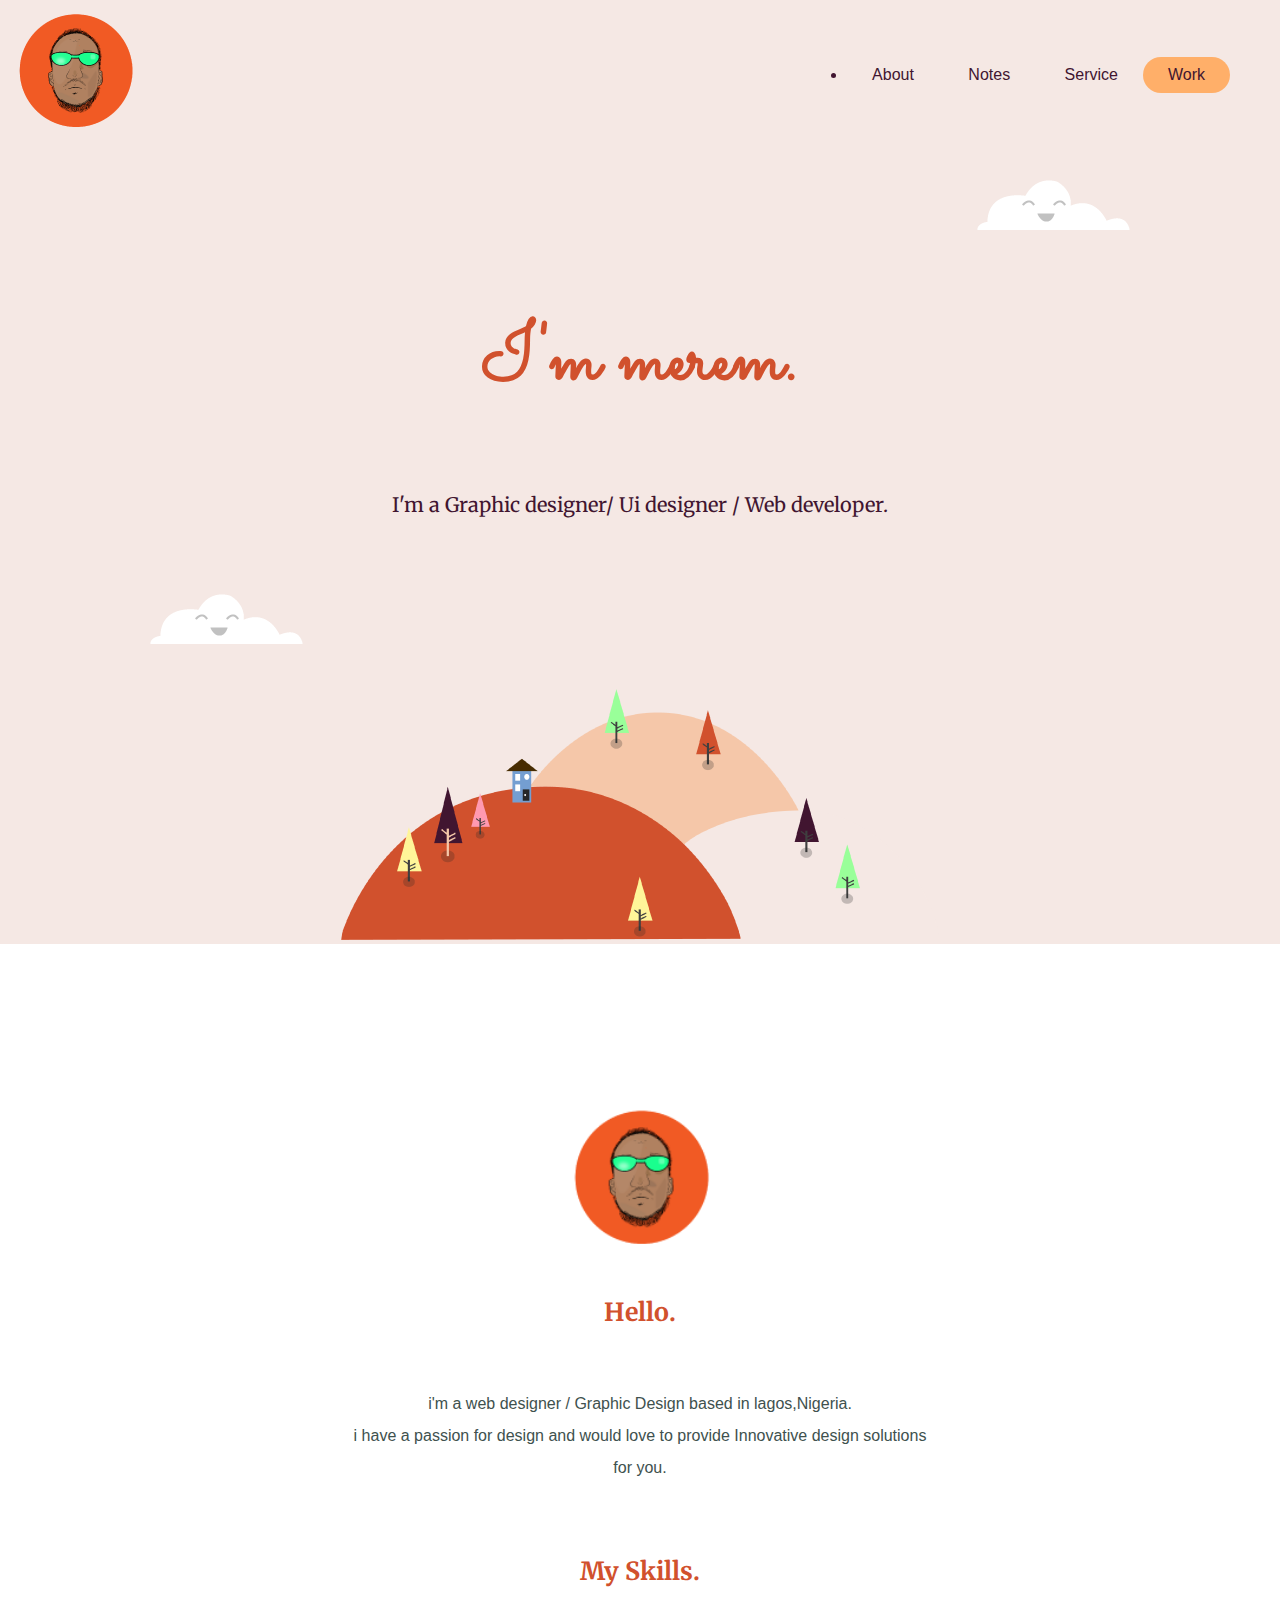
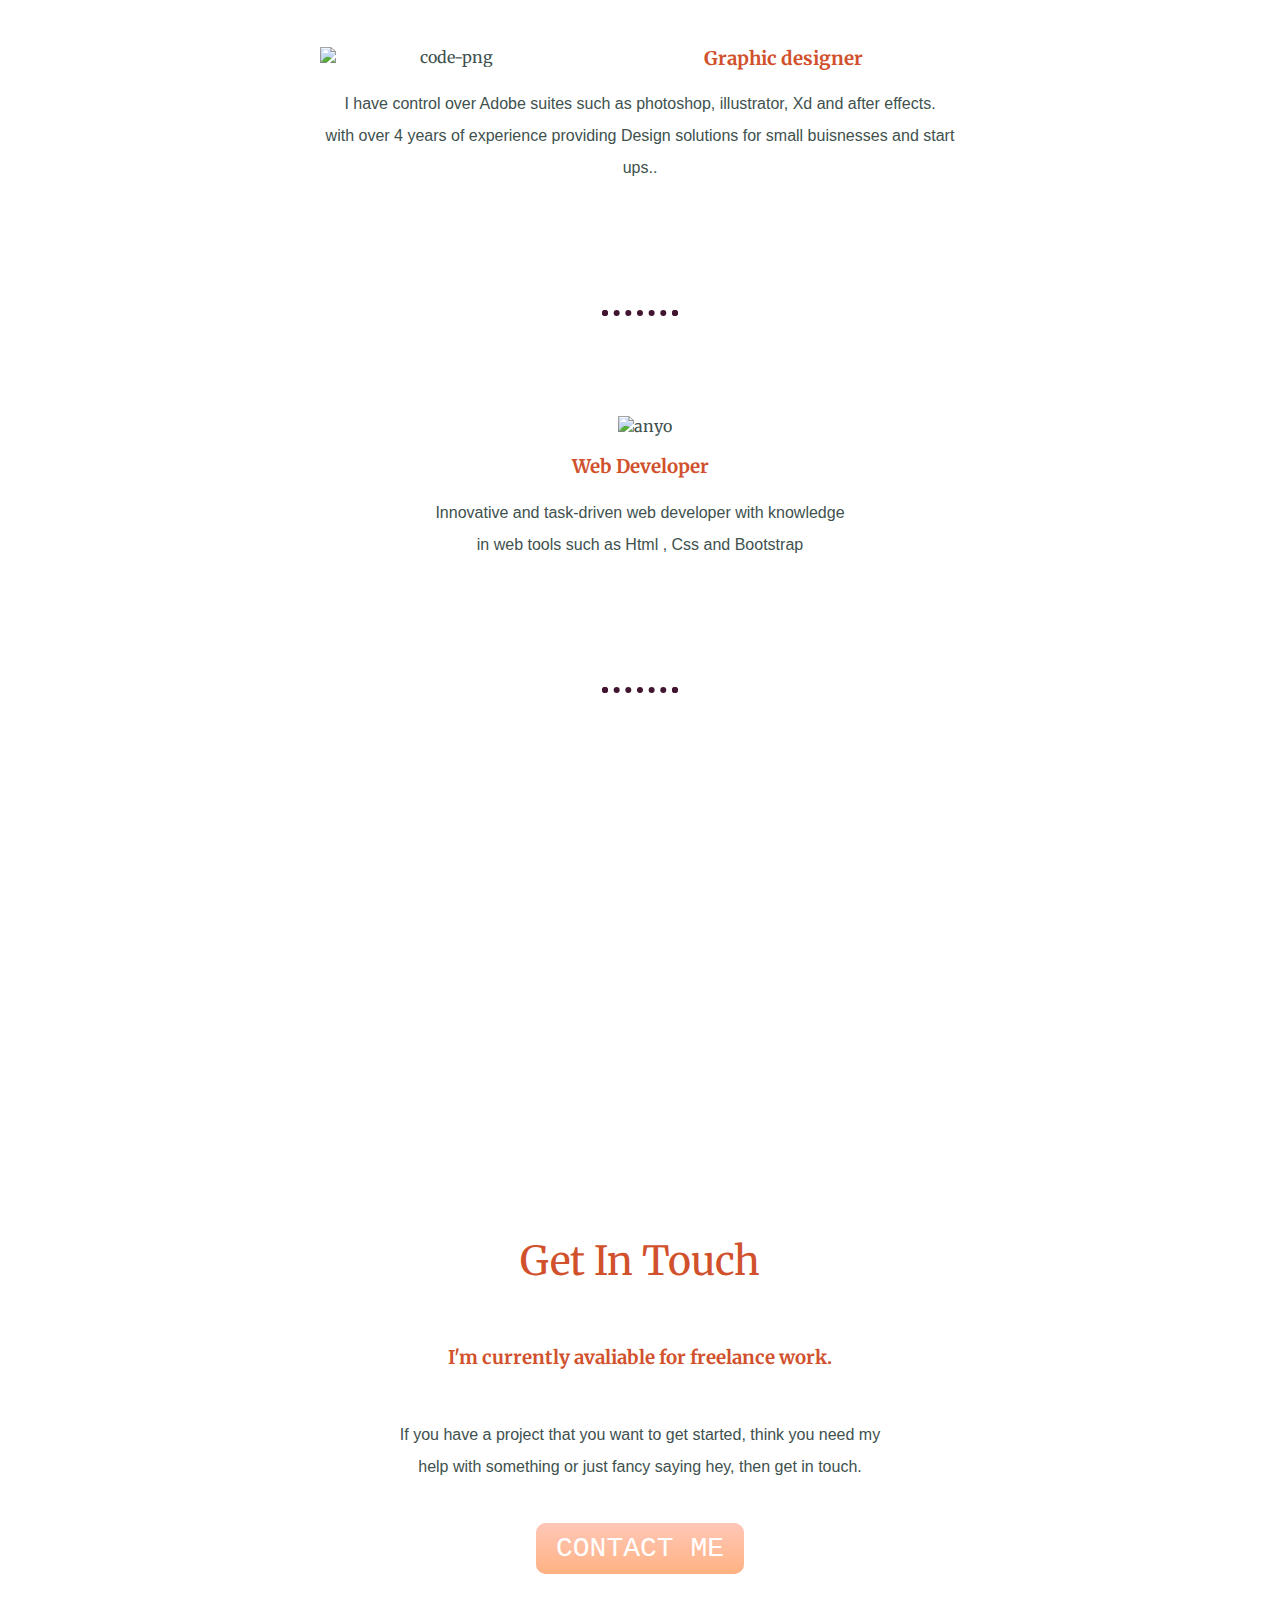
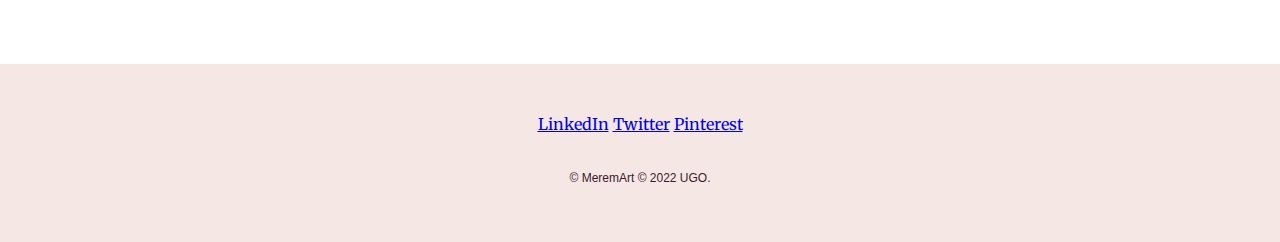
==== index.html @ 9786b455 "Add files via upload" ====
<!DOCTYPE html>
<html lang="en" dir="ltr">

<head>
  <meta charset="utf-8">
  <title>MeremArt</title>
  <link rel="stylesheet" href="css/styles.css">
  <link rel="icon" href="favicon.ico">
  <link rel="preconnect" href="https://fonts.googleapis.com">
  <link rel="preconnect" href="https://fonts.gstatic.com" crossorigin>
  <link href="https://fonts.googleapis.com/css2?family=Merriweather&family=Sacramento&display=swap" rel="stylesheet">
</head>

<body>

  <header id="kio">

    <img class="logo" src="images/logo.png" alt="logo">
    <nav>
      <ul class="nav-links">
        <li>
          <a class="ti"href="#">About</a>
            <a class="ti"href="#">Notes</a>
              <a class="ti"href="#">Service</a>

        </li>
      </ul>
    </nav>
    <a class="cta"href="#"><button>Work</button></a>
  </header>

  <div class="top-container">
    <img class="top-cloud" src="images/cloud.png" alt="could-img">
    <h1>I'm merem.</h1>
    <h2><span class="pro">I'm a Graphic designer/ Ui designer / Web developer. </span>

    </h2>

    <img class="bottom-cloud" src="images/cloud.png" alt="could-img">

    <img src="images/mountain.png" alt="mountain-img">
  </div>

  <div class="middle-container">
    <div class="profile">
      <img id="me" src="images/profile.png" alt="">
      <h2 class="hi">Hello.</h2>
      <p class="description"> i'm a web designer / Graphic Design based in lagos,Nigeria.<br>
        i have a passion for design and would love to
        provide
        Innovative design solutions for you.</p>
    </div>

    <div class="skills">
      <h2 class="Do">My Skills.</h2>
      <div class="skill-row">


  <img class="code-png" src="https://media0.giphy.com/media/Y4ak9Ki2GZCbJxAnJD/200w.webp?cid=ecf05e47nbrn13rkzi79wv0gsljjra4kd0bzzietou26wrku&rid=200w.webp&ct=g" alt="code-png">

        <h3>Graphic designer</h3>

        <p class="fan" >I have control over Adobe suites such as photoshop, illustrator, Xd and after effects.<br>
          with over 4 years of experience providing Design solutions for small buisnesses and start ups..</p>

      </div>
      <hr>
      <div class="skill-row">
        <img class="anyo" src="https://media2.giphy.com/media/26n7b7PjSOZJwVCmY/giphy.webp?cid=ecf05e478dq44rt6fg363dv4yfjhkwvapdc7qh7e4d9z5luk&rid=giphy.webp&ct=g" alt="anyo">
        <h3>Web Developer</h3>
        <p class="okk">Innovative and task-driven web developer with knowledge <br>
          in web tools such as Html , Css and Bootstrap</p>
      </div>
    </div>
    <hr>

<div class="video">
  <iframe width="100%" height="100%" src="https://www.youtube.com/embed/VzLqxsd9lbE" title="YouTube video player" frameborder="0" allow="accelerometer; autoplay; clipboard-write; encrypted-media; gyroscope; picture-in-picture" allowfullscreen></iframe>

</div>

    <div class="contact-me">
      <h2>Get In Touch</h2>
      <h3>I'm currently avaliable for freelance work.</h3>
      <p class="ri">If you have a project that you want to get started, think you need my help with something or just fancy saying hey, then get in touch.</p>
      <a class="btn" href="mailto:Ugofranklin22@gmail.com">CONTACT ME</a>
    </div>
  </div>

  <div class="bottom-container">
    <a class="footer-link" href="https://www.linkedin.com/in/chinemerem-ugo-23910916b/">LinkedIn</a>
    <a class="footer-link" href="https://twitter.com/go_dr5">Twitter</a>
    <a class="footer-link" href="https://pin.it/1KVmnilvhttps://pin.it/1KVmnil">Pinterest</a>
    <p class="copyright">©  MeremArt © 2022 UGO.</p>
  </div>

</body>

</html>
---- css/styles.css ----
@media (max-width: 1028px){
  
}

#kio{
  box-sizing: border-box;
  margin: 0;
  padding: 0;
  background-color:  #f5e8e4;
  position: sticky;

}
header{
  display: flex;
  justify-content: flex-end;
  align-items: center;
  padding: 30px 10%;

}

li,Button{
  font-family: adobe-garamond-pro, HelveticaNeue-Light, "Helvetica Neue Light", "Helvetica Neue", Helvetica, Arial, "Lucida Grande", sans-serif;
  font-size: 16px;
  font-weight: 500;
  color: #411530;
  text-decoration: none;

  }
.ti{

  font-family: adobe-garamond-pro, HelveticaNeue-Light, "Helvetica Neue Light", "Helvetica Neue", Helvetica, Arial, "Lucida Grande", sans-serif;
  font-size: 16px;
  font-weight: 500;
  color: #411530;
  text-decoration: none;

}

.logo{
  cursor: pointer;
  margin-right: auto;
}
.nav-link{
  list-style: none;
}

}
.nav-link{
  display: flex;
  flex-wrap: wrap;
  justify-content: space-between;
  position:relative;
  padding: 0px 20px;

}
.nav_link,.ti,li{
  transition: all 0.3s ease 0s;
}

.nav_link,.ti,li:hover{
padding: 9px 25px;
color: #411530;
}

button{
  padding: 9px 25px;
  background-color: #ffaf69;
  border: none;
  border-radius: 50px;
  margin-right: 50px;

  cursor: pointer;
  transition: all 0.3s ease 0s;

}
button:hover{
  background-color: #ff8a69;
}
body {
  color: #40514E;
  margin: 0;
  text-align: center;
  font-family: 'Merriweather', serif;
}
p {
  line-height: 2;
  font-weight: 300;

  font-family: adobe-garamond-pro, HelveticaNeue-Light, "Helvetica Neue Light", "Helvetica Neue", Helvetica, Arial, "Lucida Grande", sans-serif
}

#me {
  width: 15%;
}

.description {
  width: 50%;
  margin: auto;
  line-height: 2;
}

.Do {
  font-weight: bold;
  font-size: 25px;

}
.code-png{float: left;
width: 40%;
margin-right: 30px;
}



.anyo {
width: 20%;

margin-left: 10px;

}
hr{
  border: dotted #411530 6px;
  border-bottom: none;
  width: 5%;
  margin: 100PX auto;
}



h1 {
  color: #d1512d;

  margin-top: 50px auto 0px auto;
  font-family: 'Sacramento', cursive;
  font-size: 80px;
}

.skill-row {
  margin: 50px auto 50px auto;
  padding-bottom: 10PX;
 width: 50%;

}

.ri{ width: 40%;
margin: 50PX auto;}

h2 {
  font-family: 'Merriweather', serif;
font-size: 2.5rem;
  margin-bottom: 50px;
  font-weight: normal;
  color: #d1512d;
  padding-bottom: 10px;
}

h3 {
  font-family: 'Merriweather', serif;
  color: #d1512d;


}



.hi {
  font-weight: bold;
  font-size: 25px;
}

.profile {
  margin: auto;
  padding: 50px;
}

.pro {
  font-size: 20px;
  color: #411530;
  font-family: 'Merriweather', serif;
}
.btn {
  background: #ffc7b8;
  background-image: -webkit-linear-gradient(top, #ffc7b8, #ffb282);
  background-image: -moz-linear-gradient(top, #ffc7b8, #ffb282);
  background-image: -ms-linear-gradient(top, #ffc7b8, #ffb282);
  background-image: -o-linear-gradient(top, #ffc7b8, #ffb282);
  background-image: linear-gradient(to bottom, #ffc7b8, #ffb282);
  -webkit-border-radius: 10;
  -moz-border-radius: 10;
  border-radius: 10px;
  font-family: Courier New;
  color: #ffffff;
  font-size: 28px;
  background: #;
  padding: 10px 20px 10px 20px;
  text-decoration: none;
}

.btn:hover {
  background: #ff8a69;
  background-image: -webkit-linear-gradient(top, #ff8a69, #ffaf69);
  background-image: -moz-linear-gradient(top, #ff8a69, #ffaf69);
  background-image: -ms-linear-gradient(top, #ff8a69, #ffaf69);
  background-image: -o-linear-gradient(top, #ff8a69, #ffaf69);
  background-image: linear-gradient(to bottom, #ff8a69, #ffaf69);
  text-decoration: none;
}


}

a{
  color: #d1512d;
  margin: 10px 20px;
  text-decoration: none;
}
a:hover{color:#ffffff;
}

.copyright{
color: #411530;
padding: 20px 0px;
font-size: 0.75rem;
}
.bottom-cloud {
  position: absolute;
  left: 150px;
  bottom: 300px;
}
.video{

height: 380px;
width: 670px;
padding-bottom: 30px;
  margin: auto;

}

.top-cloud {
  position: absolute;
  right: 150px;
  top: 30px;
}
.top-container {
  background-color: #f5e8e4;
  position: relative;
  padding-top: 100px;
}
.bottom-container {
  background-color: #f5e8e4;
  padding: 50px 0 20px;

}

.middle-container {
margin: 100PX 0;
}
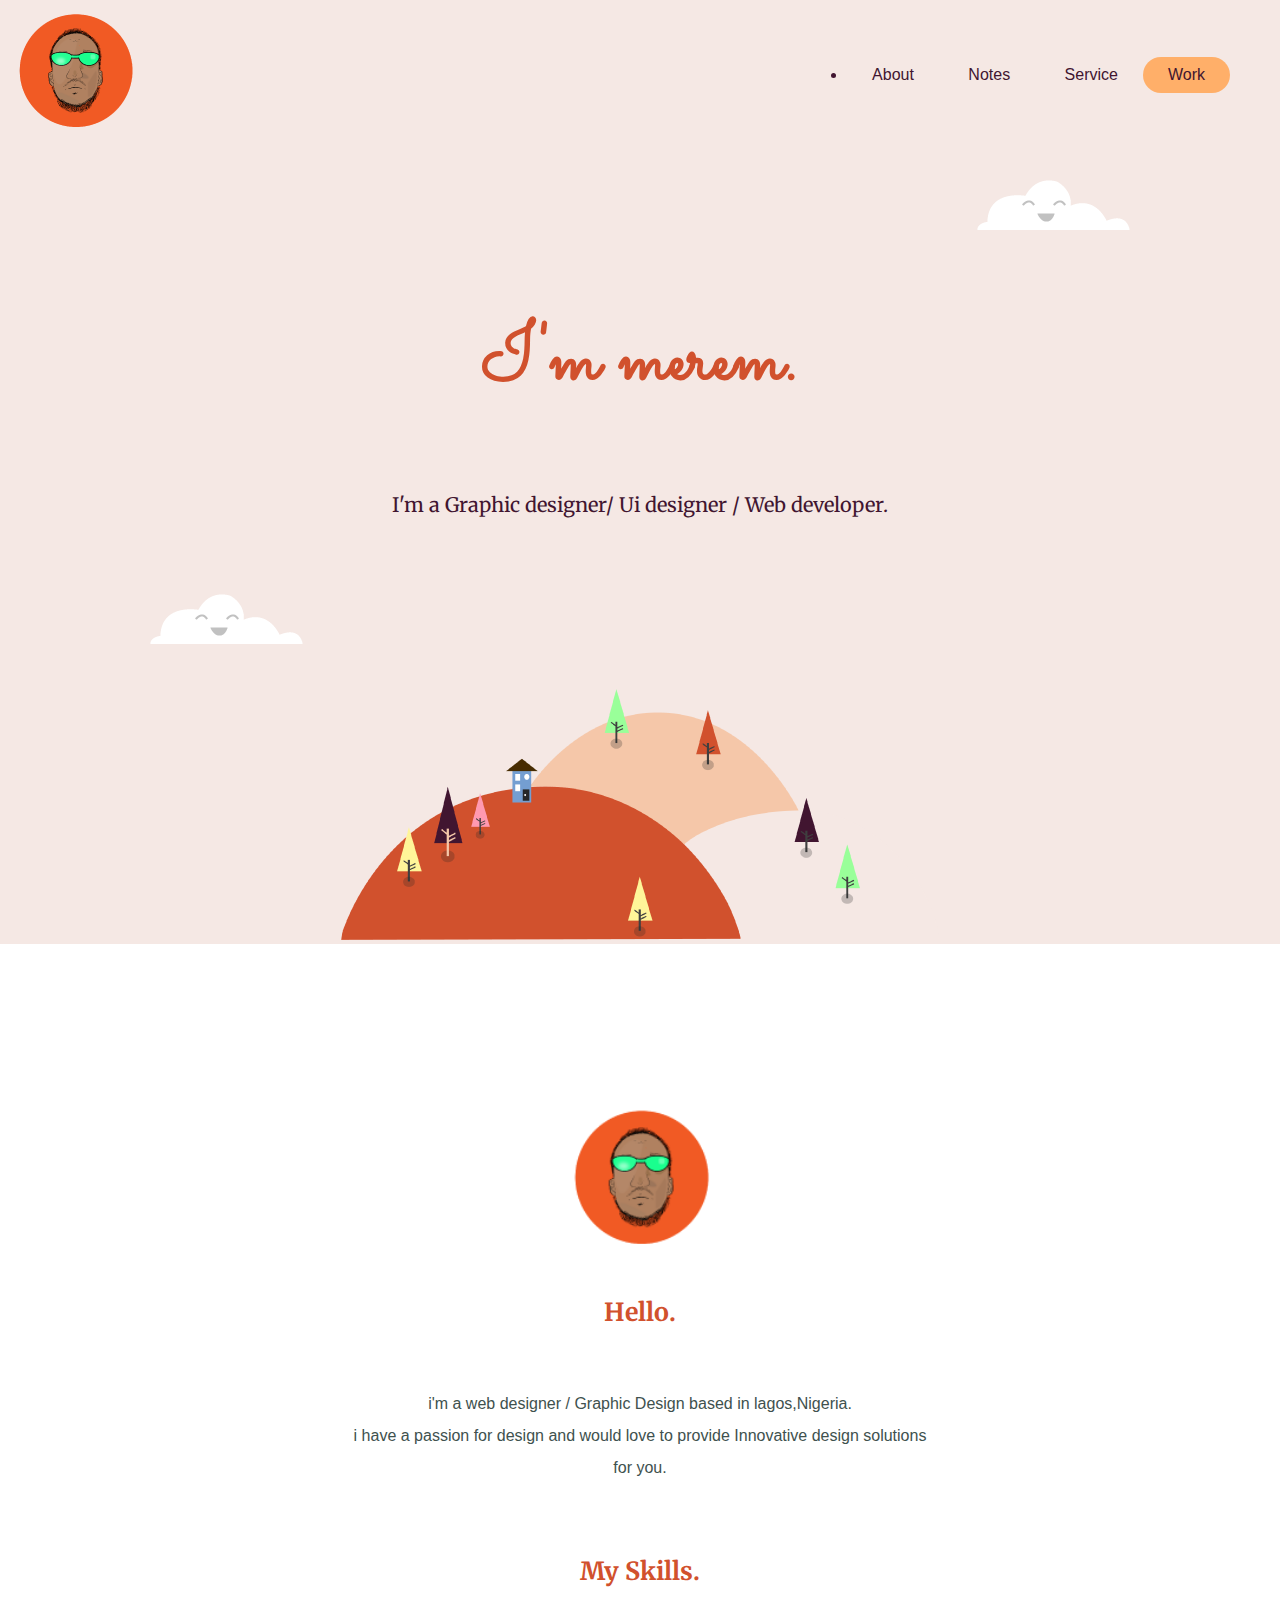
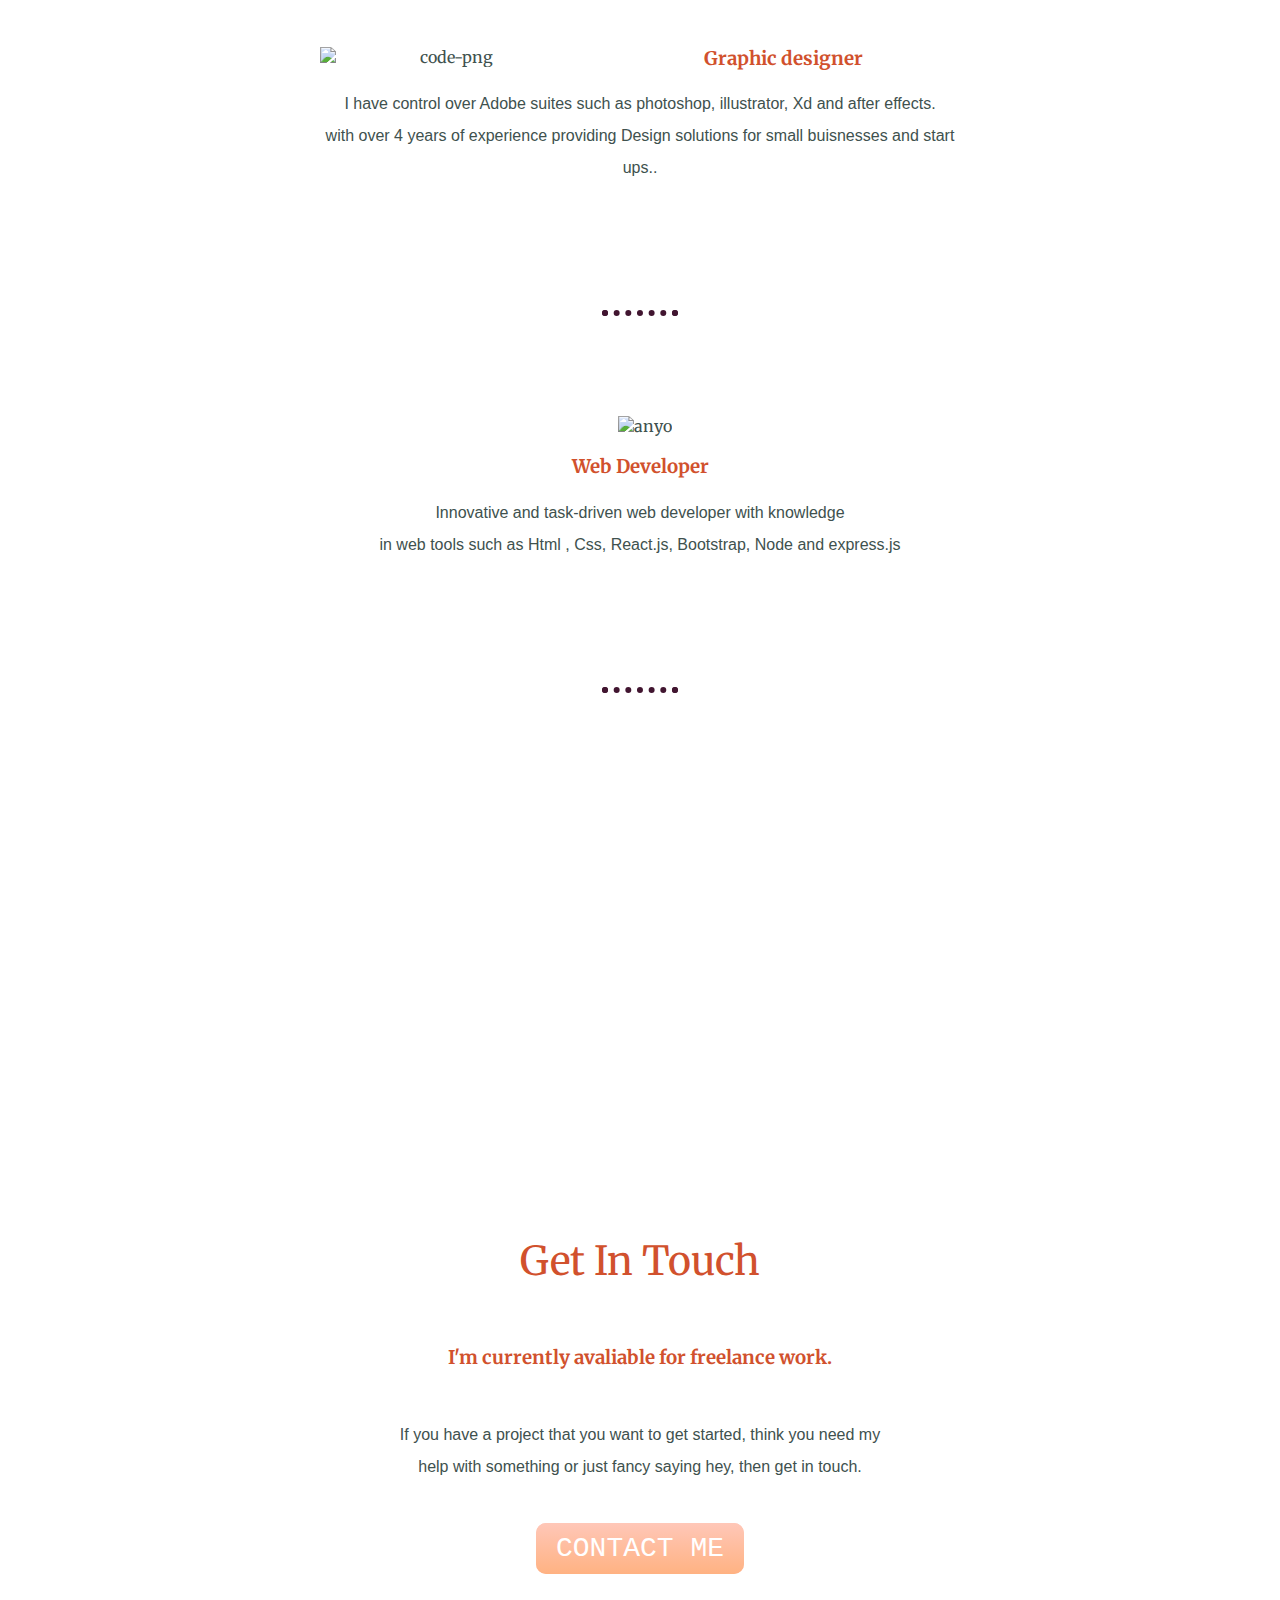
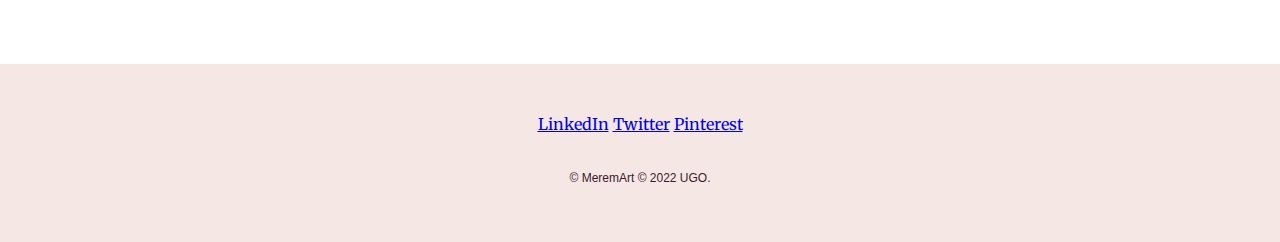
==== commit d30c241d: "Update index.html" ====
--- a/index.html
+++ b/index.html
@@ -69,7 +69,7 @@
         <img class="anyo" src="https://media2.giphy.com/media/26n7b7PjSOZJwVCmY/giphy.webp?cid=ecf05e478dq44rt6fg363dv4yfjhkwvapdc7qh7e4d9z5luk&rid=giphy.webp&ct=g" alt="anyo">
         <h3>Web Developer</h3>
         <p class="okk">Innovative and task-driven web developer with knowledge <br>
-          in web tools such as Html , Css and Bootstrap</p>
+          in web tools such as Html , Css, React.js, Bootstrap, Node and express.js</p>
       </div>
     </div>
     <hr>
